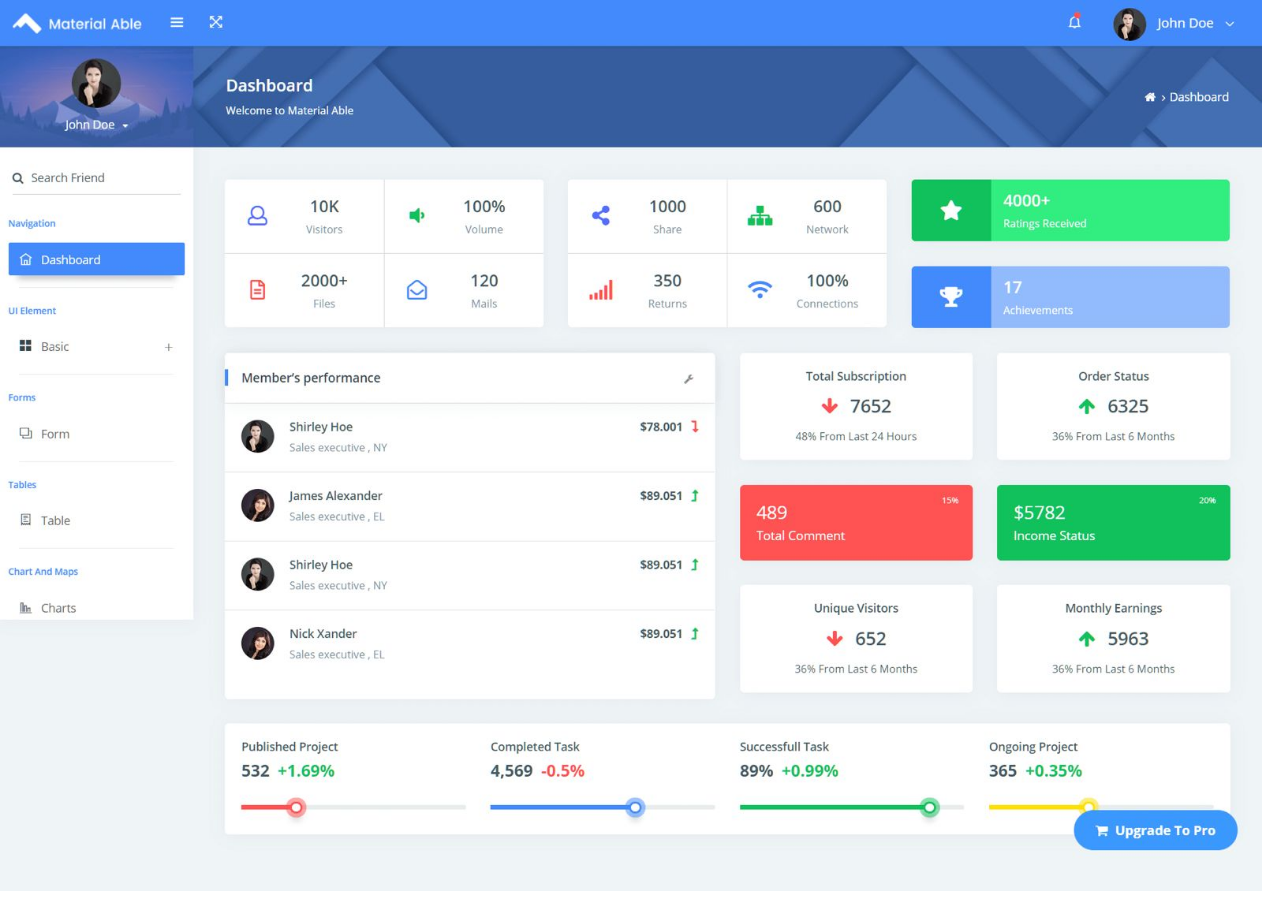
==== modelo.html @ 9f06a494 "initial commit" ====
<!doctype html>
<html lang="en">
  <head>
    <meta charset="UTF-8" />
    <meta name="viewport" content="width=device-width, initial-scale=1.0" />
    <title>Document</title>
    <style>
      body {
        margin: 0;
        padding: 0;
      }
      img {
        height: 99vh;
      }
    </style>
  </head>
  <body>
    <img src="modelo.jpeg" alt="modelo" />
  </body>
</html>
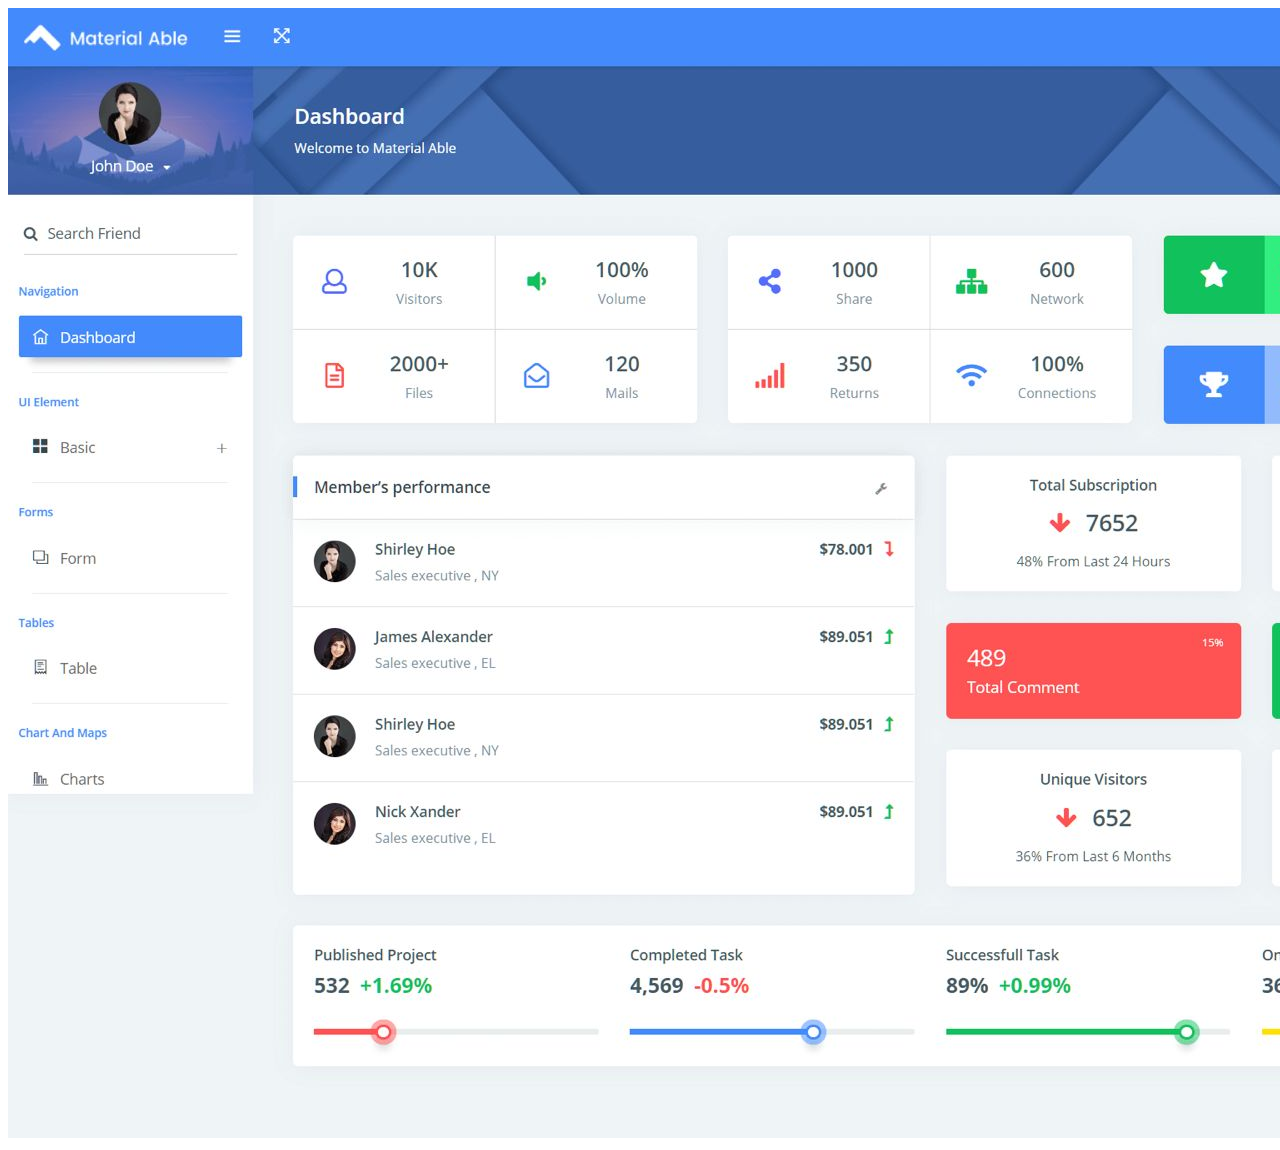
==== commit d7737de2: "add content" ====
--- a/modelo.html
+++ b/modelo.html
@@ -4,17 +4,8 @@
     <meta charset="UTF-8" />
     <meta name="viewport" content="width=device-width, initial-scale=1.0" />
     <title>Document</title>
-    <style>
-      body {
-        margin: 0;
-        padding: 0;
-      }
-      img {
-        height: 99vh;
-      }
-    </style>
   </head>
   <body>
-    <img src="modelo.jpeg" alt="modelo" />
+    <img src="img/modelo.jpeg" alt="modelo" />
   </body>
 </html>
